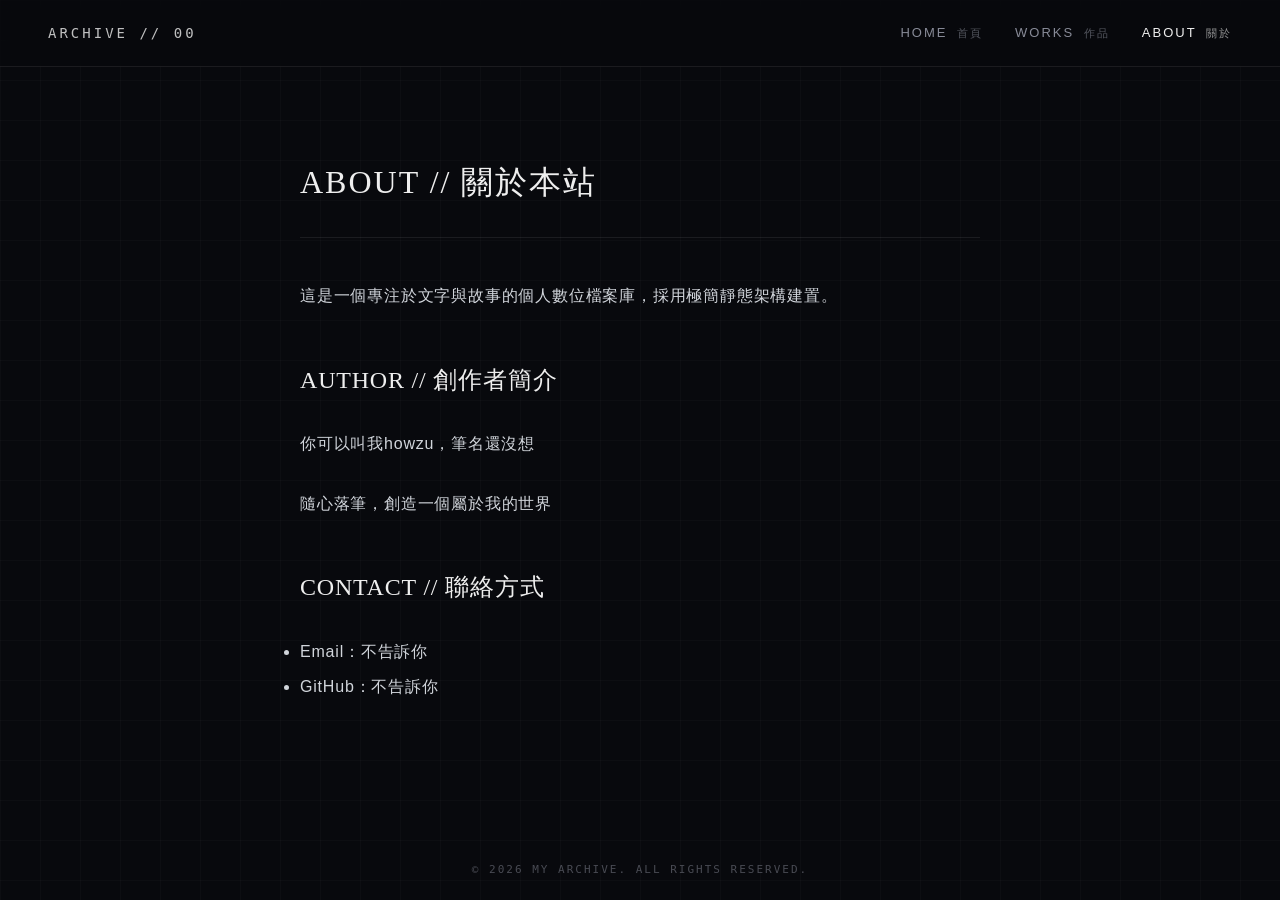
==== about.html @ 75521938 "第二次上傳 更新" ====
<!DOCTYPE html>
<html lang="zh-TW">
<head>
    <meta charset="UTF-8">
    <meta name="viewport" content="width=device-width, initial-scale=1.0">
    <title>ABOUT // 關於</title>
    <link rel="stylesheet" href="style.css">
</head>
<body>
    <!-- 頂部極簡導覽列 -->
    <header class="navbar">
        <div class="nav-brand">
            <a href="index.html">ARCHIVE // 00</a>
        </div>
        <nav class="nav-links">
            <a href="index.html">HOME <span class="zh-sub">首頁</span></a>
            <a href="works.html">WORKS <span class="zh-sub">作品</span></a>
            <a href="about.html" class="active">ABOUT <span class="zh-sub">關於</span></a>
        </nav>
    </header>

    <!-- 關於頁面主體 -->
    <main class="container" style="max-width: 720px; margin: 80px auto; padding: 0 20px;">
        <section class="markdown-body">
            <h1>ABOUT // 關於本站</h1>
            <p>這是一個專注於文字與故事的個人數位檔案庫，採用極簡靜態架構建置。</p>
            
            <h2>AUTHOR // 創作者簡介</h2>
            <p>你可以叫我howzu，筆名還沒想</p>
            <p>隨心落筆，創造一個屬於我的世界</p>
            
            <h2>CONTACT // 聯絡方式</h2>
            <ul>
                <li>Email：不告訴你</li>
                <li>GitHub：不告訴你</li>
            </ul>
        </section>
    </main>

    <!-- 底部極簡資訊 -->
    <footer class="footer">
        <p>© 2026 MY ARCHIVE. ALL RIGHTS RESERVED.</p>
    </footer>
</body>
</html>
---- style.css ----
/* 全站基本設定 */
* {
    box-sizing: border-box;
    margin: 0;
    padding: 0;
}

:root {
    --bg-color: #08090d;
    --surface-color: #11131a;
    --text-main: #eeeeee;
    --text-muted: #888b98;
    --accent-glow: #38bdf8; /* 科技感冷藍微光 */
    --border-color: rgba(255, 255, 255, 0.08);
}

body {
    background-color: var(--bg-color);
    color: var(--text-main);
    font-family: "Segoe UI", -apple-system, BlinkMacSystemFont, "Noto Sans TC", sans-serif;
    min-height: 100vh;
    display: flex;
    flex-direction: column;
    justify-content: space-between;
    /* 加入極淡的科技感網格背景 */
    background-image: 
        linear-gradient(rgba(255, 255, 255, 0.02) 1px, transparent 1px),
        linear-gradient(90deg, rgba(255, 255, 255, 0.02) 1px, transparent 1px);
    background-size: 40px 40px;
}

/* 導覽列樣式 */
.navbar {
    display: flex;
    justify-content: space-between;
    align-items: center;
    padding: 24px 48px;
    border-bottom: 1px solid var(--border-color);
    background: rgba(8, 9, 13, 0.8);
    backdrop-filter: blur(8px);
}

.nav-brand a {
    color: var(--text-main);
    text-decoration: none;
    font-family: monospace;
    font-size: 14px;
    letter-spacing: 3px;
    opacity: 0.8;
    transition: opacity 0.3s;
}

.nav-brand a:hover {
    opacity: 1;
}

.nav-links {
    display: flex;
    gap: 32px;
}

.nav-links a {
    color: var(--text-muted);
    text-decoration: none;
    font-size: 13px;
    letter-spacing: 2px;
    transition: color 0.3s ease;
}

.nav-links a .zh-sub {
    font-size: 11px;
    opacity: 0.6;
    margin-left: 4px;
}

.nav-links a:hover,
.nav-links a.active {
    color: var(--text-main);
}

/* 首頁主視覺區域 */
.hero-section {
    flex: 1;
    display: flex;
    flex-direction: column;
    justify-content: center;
    align-items: center;
    text-align: center;
    padding: 0 20px;
}

.system-tag {
    font-family: monospace;
    font-size: 11px;
    letter-spacing: 3px;
    color: var(--accent-glow);
    margin-bottom: 20px;
    opacity: 0.85;
}

.main-title {
    font-family: Georgia, "Times New Roman", serif;
    font-size: clamp(36px, 6vw, 68px); /* 支援手機與電腦自動縮放 */
    letter-spacing: 10px;
    color: var(--text-main);
    margin-bottom: 16px;
    font-weight: normal;
    text-shadow: 0 0 30px rgba(255, 255, 255, 0.1);
}

.subtitle {
    color: var(--text-muted);
    letter-spacing: 3px;
    font-size: 14px;
    margin-bottom: 48px;
}

.subtitle .divider {
    margin: 0 10px;
    opacity: 0.3;
}

/* 入口按鈕 */
.btn-enter {
    display: inline-block;
    padding: 14px 36px;
    color: var(--text-main);
    text-decoration: none;
    font-size: 13px;
    letter-spacing: 4px;
    border: 1px solid rgba(255, 255, 255, 0.2);
    background-color: rgba(255, 255, 255, 0.02);
    transition: all 0.3s ease;
}

.btn-enter:hover {
    border-color: var(--accent-glow);
    background-color: rgba(56, 189, 248, 0.08);
    box-shadow: 0 0 20px rgba(56, 189, 248, 0.15);
    transform: translateY(-2px);
}

.btn-enter .arrow {
    display: inline-block;
    margin-left: 8px;
    transition: transform 0.3s ease;
}

.btn-enter:hover .arrow {
    transform: translateX(4px);
}

/* 底部版權 */
.footer {
    padding: 24px;
    text-align: center;
    font-family: monospace;
    font-size: 11px;
    letter-spacing: 2px;
    color: var(--text-muted);
    opacity: 0.5;
}

/* 手機版微調 */
@media (max-width: 600px) {
    .navbar {
        padding: 20px;
        flex-direction: column;
        gap: 16px;
    }
    .nav-links {
        gap: 20px;
    }
    .subtitle .divider {
        display: none;
    }
    .subtitle {
        display: flex;
        flex-direction: column;
        gap: 8px;
    }
}
/* =========================================
   作品集頁面 (WORKS) 專屬樣式
   ========================================= */

.container {
    width: 100%;
    max-width: 1100px;
    margin: 0 auto;
    padding: 60px 24px;
    flex: 1;
}

.page-header {
    margin-bottom: 48px;
    border-bottom: 1px solid var(--border-color);
    padding-bottom: 24px;
}

.page-title {
    font-family: Georgia, serif;
    font-size: 36px;
    letter-spacing: 6px;
    font-weight: normal;
    color: var(--text-main);
}

.page-title .zh-title {
    font-family: "Noto Sans TC", sans-serif;
    font-size: 16px;
    letter-spacing: 3px;
    color: var(--text-muted);
    margin-left: 12px;
}

/* 網格佈局 */
.works-grid {
    display: grid;
    grid-template-columns: repeat(auto-fill, minmax(320px, 1fr));
    gap: 28px;
}

/* 作品檔案卡片 */
.work-card {
    display: flex;
    flex-direction: column;
    justify-content: space-between;
    background-color: var(--surface-color);
    border: 1px solid var(--border-color);
    padding: 28px;
    text-decoration: none;
    color: var(--text-main);
    transition: all 0.3s ease;
    position: relative;
}

.work-card:hover {
    border-color: var(--accent-glow);
    transform: translateY(-4px);
    box-shadow: 0 10px 30px rgba(0, 0, 0, 0.5), 0 0 15px rgba(56, 189, 248, 0.1);
}

.card-header {
    display: flex;
    justify-content: space-between;
    align-items: center;
    margin-bottom: 20px;
    font-family: monospace;
    font-size: 11px;
    letter-spacing: 2px;
}

.file-code {
    color: var(--accent-glow);
}

.status-badge {
    color: var(--text-muted);
    border: 1px solid var(--border-color);
    padding: 3px 8px;
    font-size: 10px;
}

.work-title {
    font-size: 22px;
    letter-spacing: 2px;
    margin-bottom: 4px;
    font-weight: 500;
}

.work-en-title {
    font-family: monospace;
    font-size: 12px;
    letter-spacing: 3px;
    color: var(--text-muted);
    margin-bottom: 16px;
}

.work-summary {
    font-size: 14px;
    line-height: 1.7;
    color: #b0b3c0;
    margin-bottom: 24px;
}

.card-footer {
    display: flex;
    justify-content: space-between;
    align-items: flex-end;
    border-top: 1px solid var(--border-color);
    padding-top: 16px;
    gap: 12px;
}

.tags {
    display: flex;
    flex-wrap: wrap;
    gap: 6px;
}

.tag {
    font-size: 11px;
    color: var(--text-muted);
    background: rgba(255, 255, 255, 0.04);
    padding: 3px 8px;
    letter-spacing: 1px;
}

.update-date {
    font-family: monospace;
    font-size: 11px;
    color: var(--text-muted);
    opacity: 0.6;
    white-space: nowrap;
}

.loading-text, .error-box {
    font-family: monospace;
    color: var(--text-muted);
    grid-column: 1 / -1;
    padding: 40px;
    text-align: center;
    border: 1px dashed var(--border-color);
}
/* =========================================
   小說內頁與目錄樣式
   ========================================= */

.novel-header {
    margin-bottom: 48px;
    border-bottom: 1px solid var(--border-color);
    padding-bottom: 32px;
}

.novel-title {
    font-family: Georgia, serif;
    font-size: 40px;
    letter-spacing: 4px;
    margin-bottom: 8px;
    font-weight: normal;
}

.novel-en-title {
    font-family: monospace;
    font-size: 13px;
    letter-spacing: 3px;
    color: var(--accent-glow);
    margin-bottom: 20px;
}

.novel-summary {
    font-size: 15px;
    line-height: 1.8;
    color: #b0b3c0;
    max-width: 800px;
}

.section-heading {
    font-family: Georgia, serif;
    font-size: 20px;
    letter-spacing: 3px;
    margin-bottom: 20px;
    font-weight: normal;
}

.section-heading .zh {
    font-family: "Noto Sans TC", sans-serif;
    font-size: 13px;
    color: var(--text-muted);
    margin-left: 8px;
}

.chapter-list {
    display: flex;
    flex-direction: column;
    gap: 12px;
}

.chapter-item {
    display: flex;
    justify-content: space-between;
    align-items: center;
    background-color: var(--surface-color);
    border: 1px solid var(--border-color);
    padding: 18px 24px;
    text-decoration: none;
    color: var(--text-main);
    transition: all 0.2s ease;
}

.chapter-item:hover {
    border-color: var(--accent-glow);
    background-color: rgba(56, 189, 248, 0.03);
    padding-left: 28px; /* 微微向右滑動的互動感 */
}

.ch-num {
    font-family: monospace;
    font-size: 12px;
    letter-spacing: 2px;
    color: var(--accent-glow);
    width: 120px;
}

.ch-title {
    flex: 1;
    font-size: 15px;
    letter-spacing: 1px;
}

.ch-action {
    font-family: monospace;
    font-size: 12px;
    color: var(--text-muted);
    letter-spacing: 2px;
    transition: color 0.2s;
}

.chapter-item:hover .ch-action {
    color: var(--accent-glow);
}
/* =========================================
   閱讀器頁面 (READER) 專屬樣式
   ========================================= */

.reader-container {
    width: 100%;
    max-width: 760px; /* 限制內文寬度，避免行距過長傷眼 */
    margin: 0 auto;
    padding: 60px 24px 100px 24px;
    flex: 1;
}

/* Markdown 內文排版美化 */
.markdown-body {
    font-size: 16px;
    line-height: 2.2; /* 舒適的行高 */
    color: #d1d5db;
    letter-spacing: 0.05em;
}

.markdown-body h1 {
    font-family: Georgia, serif;
    font-size: 32px;
    font-weight: normal;
    color: var(--text-main);
    margin-bottom: 40px;
    padding-bottom: 20px;
    border-bottom: 1px solid var(--border-color);
    letter-spacing: 2px;
}

.markdown-body h2, 
.markdown-body h3 {
    font-family: Georgia, serif;
    color: var(--text-main);
    margin-top: 40px;
    margin-bottom: 20px;
    font-weight: normal;
}

.markdown-body p {
    margin-bottom: 24px;
    text-align: justify; /* 左右對齊讓小說排版更整齊 */
}

.markdown-body blockquote {
    border-left: 2px solid var(--accent-glow);
    margin: 24px 0;
    padding-left: 16px;
    color: var(--text-muted);
    font-style: italic;
}

/* 上下章切換按鈕區 */
.reader-nav {
    display: flex;
    justify-content: space-between;
    margin-top: 60px;
    padding-top: 30px;
    border-top: 1px solid var(--border-color);
}

.nav-btn {
    background: var(--surface-color);
    border: 1px solid var(--border-color);
    color: var(--text-main);
    padding: 12px 24px;
    font-family: monospace;
    font-size: 12px;
    letter-spacing: 2px;
    cursor: pointer;
    transition: all 0.2s ease;
}

.nav-btn:hover {
    border-color: var(--accent-glow);
    background-color: rgba(56, 189, 248, 0.05);
}
/* 讓長文字或英文能夠自動斷行、不會穿透面板 */
.work-summary {
    word-break: break-all;       /* 強制長單字或連續文字在邊界處斷行 */
    overflow-wrap: break-word;   /* 確保長單字也能正確換行 */
    white-space: normal;         /* 恢復正常的多行文字排列 */
}
.work-card {
    /* 如果你原本沒有設定寬度或欄位限制，可以加上這幾行 */
    max-width: 100%;
    box-sizing: border-box;
    overflow: hidden; /* 防止內部元素溢出卡片外 */
}
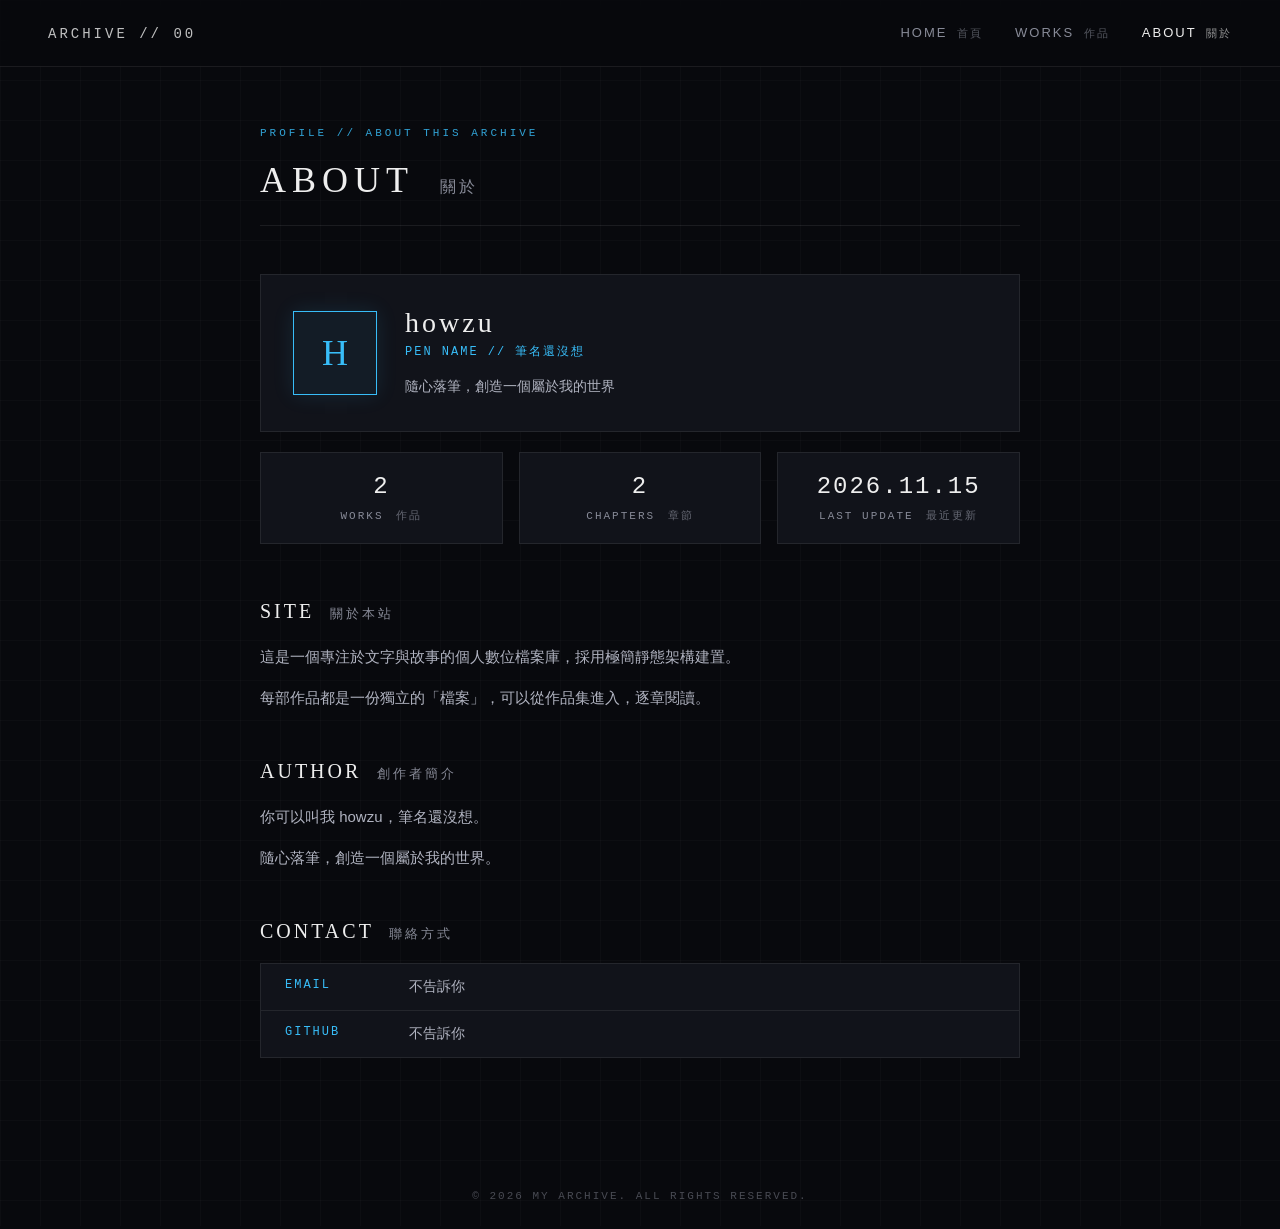
==== commit 9a82ec49: "1.13" ====
--- a/about.html
+++ b/about.html
@@ -19,27 +19,74 @@
         </nav>
     </header>
 
-    <!-- 關於頁面主體 -->
-    <main class="container" style="max-width: 720px; margin: 80px auto; padding: 0 20px;">
-        <section class="markdown-body">
-            <h1>ABOUT // 關於本站</h1>
-            <p>這是一個專注於文字與故事的個人數位檔案庫，採用極簡靜態架構建置。</p>
-            
-            <h2>AUTHOR // 創作者簡介</h2>
-            <p>你可以叫我howzu，筆名還沒想</p>
-            <p>隨心落筆，創造一個屬於我的世界</p>
-            
-            <h2>CONTACT // 聯絡方式</h2>
-            <ul>
-                <li>Email：不告訴你</li>
-                <li>GitHub：不告訴你</li>
-            </ul>
-        </section>
+    <main class="container">
+        <div class="about-wrap">
+
+            <div class="page-header">
+                <div class="system-tag">PROFILE // ABOUT THIS ARCHIVE</div>
+                <h1 class="page-title">ABOUT <span class="zh-title">關於</span></h1>
+            </div>
+
+            <!-- 創作者名片 -->
+            <section class="profile-card">
+                <div class="avatar">H</div>
+                <div class="profile-info">
+                    <div class="profile-name">howzu</div>
+                    <div class="profile-alias">PEN NAME // 筆名還沒想</div>
+                    <p class="profile-motto">隨心落筆，創造一個屬於我的世界</p>
+                </div>
+            </section>
+
+            <!-- 檔案庫統計（自動從作品資料計算） -->
+            <section class="stats-row">
+                <div class="stat-box">
+                    <div class="stat-value" id="stat-works">--</div>
+                    <div class="stat-label">WORKS <span class="zh">作品</span></div>
+                </div>
+                <div class="stat-box">
+                    <div class="stat-value" id="stat-chapters">--</div>
+                    <div class="stat-label">CHAPTERS <span class="zh">章節</span></div>
+                </div>
+                <div class="stat-box">
+                    <div class="stat-value" id="stat-updated">--</div>
+                    <div class="stat-label">LAST UPDATE <span class="zh">最近更新</span></div>
+                </div>
+            </section>
+
+            <section class="about-section">
+                <h2 class="section-heading">SITE <span class="zh">關於本站</span></h2>
+                <p>這是一個專注於文字與故事的個人數位檔案庫，採用極簡靜態架構建置。</p>
+                <p>每部作品都是一份獨立的「檔案」，可以從作品集進入，逐章閱讀。</p>
+            </section>
+
+            <section class="about-section">
+                <h2 class="section-heading">AUTHOR <span class="zh">創作者簡介</span></h2>
+                <p>你可以叫我 howzu，筆名還沒想。</p>
+                <p>隨心落筆，創造一個屬於我的世界。</p>
+            </section>
+
+            <section class="about-section">
+                <h2 class="section-heading">CONTACT <span class="zh">聯絡方式</span></h2>
+                <dl class="info-list">
+                    <div class="info-row">
+                        <dt>EMAIL</dt>
+                        <dd>不告訴你</dd>
+                    </div>
+                    <div class="info-row">
+                        <dt>GITHUB</dt>
+                        <dd>不告訴你</dd>
+                    </div>
+                </dl>
+            </section>
+
+        </div>
     </main>
 
     <!-- 底部極簡資訊 -->
     <footer class="footer">
         <p>© 2026 MY ARCHIVE. ALL RIGHTS RESERVED.</p>
     </footer>
+
+    <script src="about.js"></script>
 </body>
-</html>+</html>
--- a/style.css
+++ b/style.css
@@ -510,3 +510,289 @@
     box-sizing: border-box;
     overflow: hidden; /* 防止內部元素溢出卡片外 */
 }
+
+/* =========================================
+   閱讀器：自動換行與邊界修正
+   ========================================= */
+
+.reader-container {
+    min-width: 0;                 /* 避免 flex 子元素被內容撐開、無法縮小 */
+    overflow-wrap: anywhere;
+}
+
+.markdown-body {
+    white-space: normal;          /* 內文一律正常換行 */
+    word-break: break-word;
+    overflow-wrap: anywhere;
+}
+
+/* 保險：就算內容被誤判成程式碼區塊，也要自動換行、不超出邊界 */
+.markdown-body pre,
+.markdown-body code {
+    white-space: pre-wrap;
+    word-break: break-word;
+    overflow-wrap: anywhere;
+    max-width: 100%;
+    font-family: inherit;
+    background: none;
+    padding: 0;
+}
+
+/* 場景分隔線 */
+.markdown-body hr {
+    border: none;
+    text-align: center;
+    margin: 40px 0;
+    color: var(--text-muted);
+}
+.markdown-body hr::before {
+    content: "◆ ◆ ◆";
+    font-size: 10px;
+    letter-spacing: 8px;
+    opacity: 0.5;
+}
+
+/* 手機版：縮小左右留白 */
+@media (max-width: 600px) {
+    .reader-container {
+        padding: 40px 18px 80px 18px;
+    }
+    .markdown-body {
+        font-size: 15px;
+        line-height: 2;
+        letter-spacing: 0.03em;
+    }
+}
+
+/* =========================================
+   首頁 (HOME) 專屬樣式
+   ========================================= */
+
+[hidden] {
+    display: none !important;
+}
+
+.home-hero {
+    display: flex;
+    flex-direction: column;
+    align-items: center;
+    text-align: center;
+    padding: 40px 0 72px 0;
+}
+
+.home-hero .subtitle {
+    margin-bottom: 36px;
+}
+
+.hero-actions {
+    display: flex;
+    flex-wrap: wrap;
+    justify-content: center;
+    gap: 16px;
+}
+
+button.btn-enter {
+    font-family: inherit;
+    cursor: pointer;
+}
+
+button.btn-enter:disabled {
+    opacity: 0.4;
+    cursor: not-allowed;
+}
+
+.home-section {
+    margin-bottom: 56px;
+}
+
+/* 系統公告（終端機日誌風格） */
+.log-list {
+    list-style: none;
+    border: 1px solid var(--border-color);
+    background-color: var(--surface-color);
+    padding: 20px 24px;
+    font-family: monospace;
+    font-size: 13px;
+    line-height: 2;
+    color: var(--text-muted);
+}
+
+.log-date {
+    color: var(--accent-glow);
+    margin-right: 8px;
+}
+
+.log-text a {
+    color: var(--text-main);
+    text-decoration: none;
+    border-bottom: 1px dashed var(--border-color);
+}
+
+.log-text a:hover {
+    color: var(--accent-glow);
+    border-bottom-color: var(--accent-glow);
+}
+
+.log-empty {
+    opacity: 0.6;
+}
+
+@media (max-width: 600px) {
+    .home-hero {
+        padding-bottom: 48px;
+    }
+    .main-title {
+        letter-spacing: 4px;
+    }
+}
+
+/* =========================================
+   關於頁面 (ABOUT) 專屬樣式
+   ========================================= */
+
+.about-wrap {
+    max-width: 760px;
+    margin: 0 auto;
+}
+
+/* 創作者名片 */
+.profile-card {
+    display: flex;
+    align-items: center;
+    gap: 28px;
+    background-color: var(--surface-color);
+    border: 1px solid var(--border-color);
+    padding: 32px;
+    margin-bottom: 20px;
+}
+
+.avatar {
+    flex-shrink: 0;
+    width: 84px;
+    height: 84px;
+    display: flex;
+    align-items: center;
+    justify-content: center;
+    border: 1px solid var(--accent-glow);
+    color: var(--accent-glow);
+    font-family: Georgia, serif;
+    font-size: 36px;
+    text-transform: uppercase;
+    background-color: rgba(56, 189, 248, 0.05);
+    box-shadow: 0 0 20px rgba(56, 189, 248, 0.12);
+}
+
+.profile-name {
+    font-family: Georgia, serif;
+    font-size: 28px;
+    letter-spacing: 3px;
+    margin-bottom: 4px;
+}
+
+.profile-alias {
+    font-family: monospace;
+    font-size: 12px;
+    letter-spacing: 2px;
+    color: var(--accent-glow);
+    margin-bottom: 14px;
+}
+
+.profile-motto {
+    font-size: 14px;
+    line-height: 1.8;
+    color: #b0b3c0;
+}
+
+/* 統計 */
+.stats-row {
+    display: grid;
+    grid-template-columns: repeat(3, 1fr);
+    gap: 16px;
+    margin-bottom: 56px;
+}
+
+.stat-box {
+    background-color: var(--surface-color);
+    border: 1px solid var(--border-color);
+    padding: 20px 16px;
+    text-align: center;
+}
+
+.stat-value {
+    font-family: monospace;
+    font-size: 24px;
+    letter-spacing: 2px;
+    margin-bottom: 8px;
+}
+
+.stat-label {
+    font-family: monospace;
+    font-size: 11px;
+    letter-spacing: 2px;
+    color: var(--text-muted);
+}
+
+.stat-label .zh {
+    font-family: "Noto Sans TC", sans-serif;
+    margin-left: 4px;
+    opacity: 0.7;
+}
+
+/* 文字區塊 */
+.about-section {
+    margin-bottom: 48px;
+}
+
+.about-section p {
+    font-size: 15px;
+    line-height: 1.9;
+    color: #b0b3c0;
+    margin-bottom: 12px;
+    overflow-wrap: anywhere;
+}
+
+/* 聯絡資訊 */
+.info-list {
+    border: 1px solid var(--border-color);
+    background-color: var(--surface-color);
+}
+
+.info-row {
+    display: flex;
+    gap: 24px;
+    padding: 14px 24px;
+    border-bottom: 1px solid var(--border-color);
+    font-size: 14px;
+}
+
+.info-row:last-child {
+    border-bottom: none;
+}
+
+.info-row dt {
+    width: 100px;
+    flex-shrink: 0;
+    font-family: monospace;
+    font-size: 12px;
+    letter-spacing: 2px;
+    color: var(--accent-glow);
+}
+
+.info-row dd {
+    color: #b0b3c0;
+}
+
+@media (max-width: 600px) {
+    .profile-card {
+        flex-direction: column;
+        text-align: center;
+        padding: 28px 20px;
+    }
+    .stats-row {
+        grid-template-columns: 1fr;
+    }
+    .info-row {
+        flex-direction: column;
+        gap: 4px;
+    }
+}
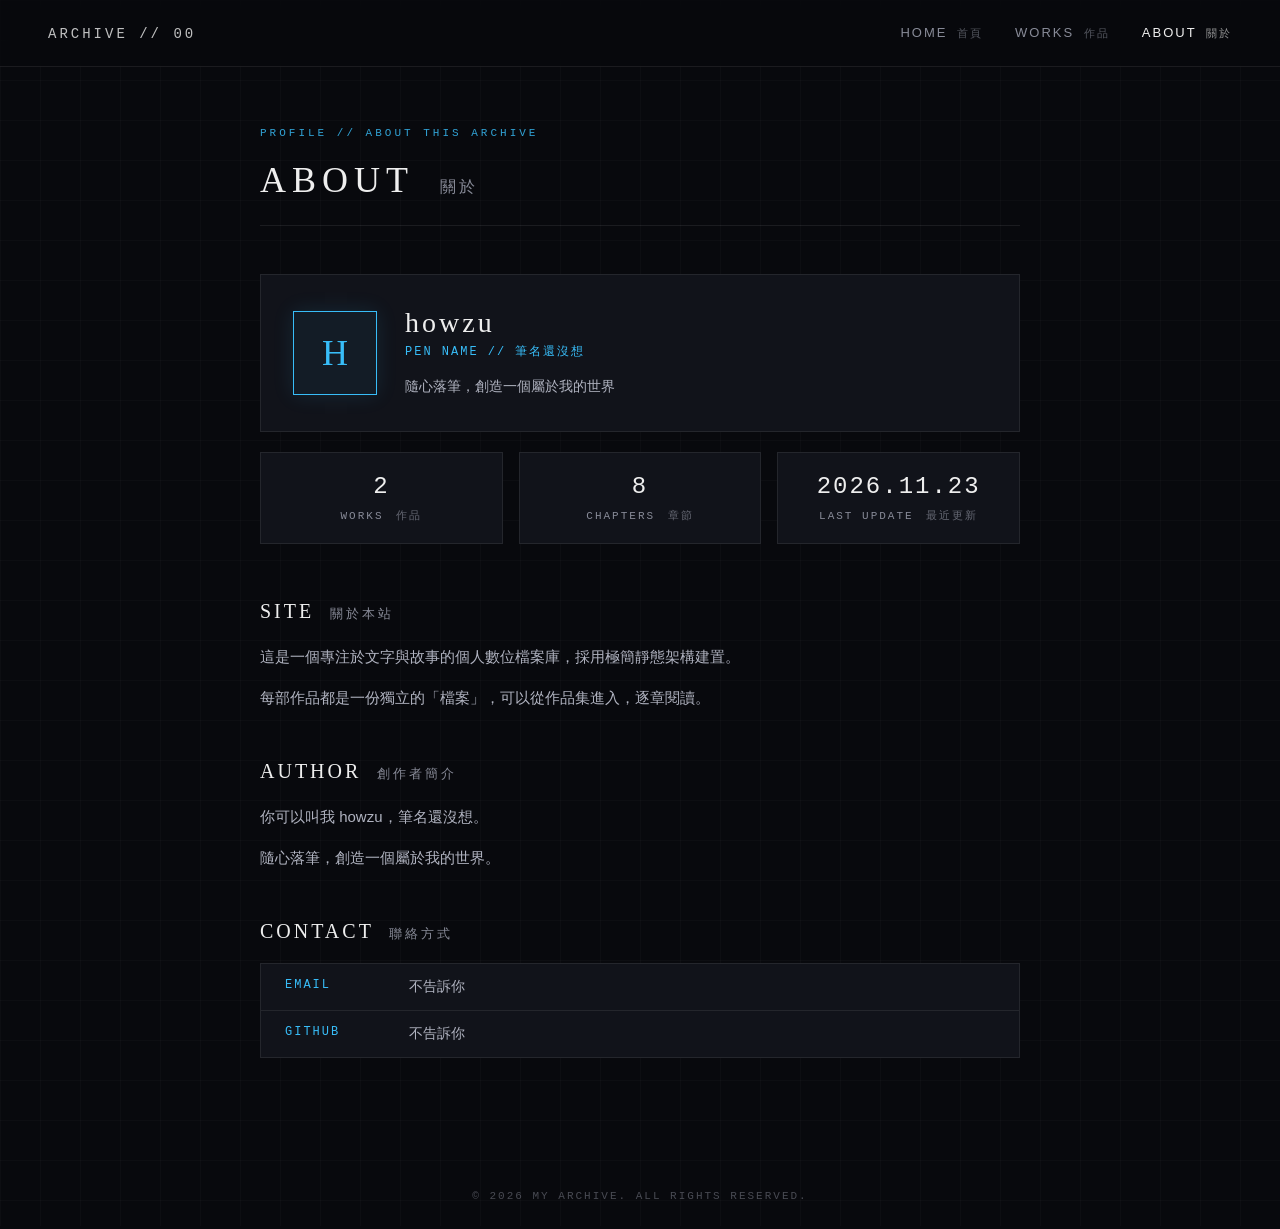
==== commit 21cb8a92: "分類更新" ====
--- a/about.html
+++ b/about.html
@@ -87,6 +87,7 @@
         <p>© 2026 MY ARCHIVE. ALL RIGHTS RESERVED.</p>
     </footer>
 
+    <script src="card.js"></script>
     <script src="about.js"></script>
 </body>
 </html>
--- a/style.css
+++ b/style.css
@@ -795,4 +795,92 @@
         flex-direction: column;
         gap: 4px;
     }
-}+}
+
+/* 系統公告：展開 / 收合按鈕 */
+.log-toggle {
+    display: block;
+    width: 100%;
+    margin-top: -1px;
+    padding: 10px;
+    background-color: var(--surface-color);
+    border: 1px solid var(--border-color);
+    color: var(--text-muted);
+    font-family: monospace;
+    font-size: 12px;
+    letter-spacing: 2px;
+    cursor: pointer;
+    transition: all 0.2s ease;
+}
+
+.log-toggle:hover {
+    color: var(--accent-glow);
+    border-color: var(--accent-glow);
+}
+
+/* =========================================
+   作品類型：篩選分頁 與 短篇 / 散文卡片
+   ========================================= */
+
+.filter-bar {
+    display: flex;
+    flex-wrap: wrap;
+    gap: 10px;
+    margin-bottom: 32px;
+}
+
+.filter-btn {
+    background: var(--surface-color);
+    border: 1px solid var(--border-color);
+    color: var(--text-muted);
+    padding: 8px 16px;
+    font-family: monospace;
+    font-size: 12px;
+    letter-spacing: 2px;
+    cursor: pointer;
+    transition: all 0.2s ease;
+}
+
+.filter-btn .zh {
+    font-family: "Noto Sans TC", sans-serif;
+    margin-left: 2px;
+    opacity: 0.7;
+}
+
+.filter-btn .count {
+    margin-left: 6px;
+    opacity: 0.5;
+}
+
+.filter-btn:hover,
+.filter-btn.active {
+    color: var(--text-main);
+    border-color: var(--accent-glow);
+    background-color: rgba(56, 189, 248, 0.06);
+}
+
+/* 短篇 / 散文的類型標籤（取代檔案編號） */
+.type-label {
+    letter-spacing: 2px;
+}
+
+.type-label.type-short {
+    color: var(--accent-glow);
+}
+
+.type-label.type-essay {
+    color: #a78bfa;
+}
+
+.work-card.type-short {
+    border-top: 2px solid rgba(56, 189, 248, 0.55);
+}
+
+.work-card.type-essay {
+    border-top: 2px solid rgba(167, 139, 250, 0.55);
+}
+
+.work-card.type-essay:hover {
+    border-color: #a78bfa;
+    box-shadow: 0 10px 30px rgba(0, 0, 0, 0.5), 0 0 15px rgba(167, 139, 250, 0.12);
+}
